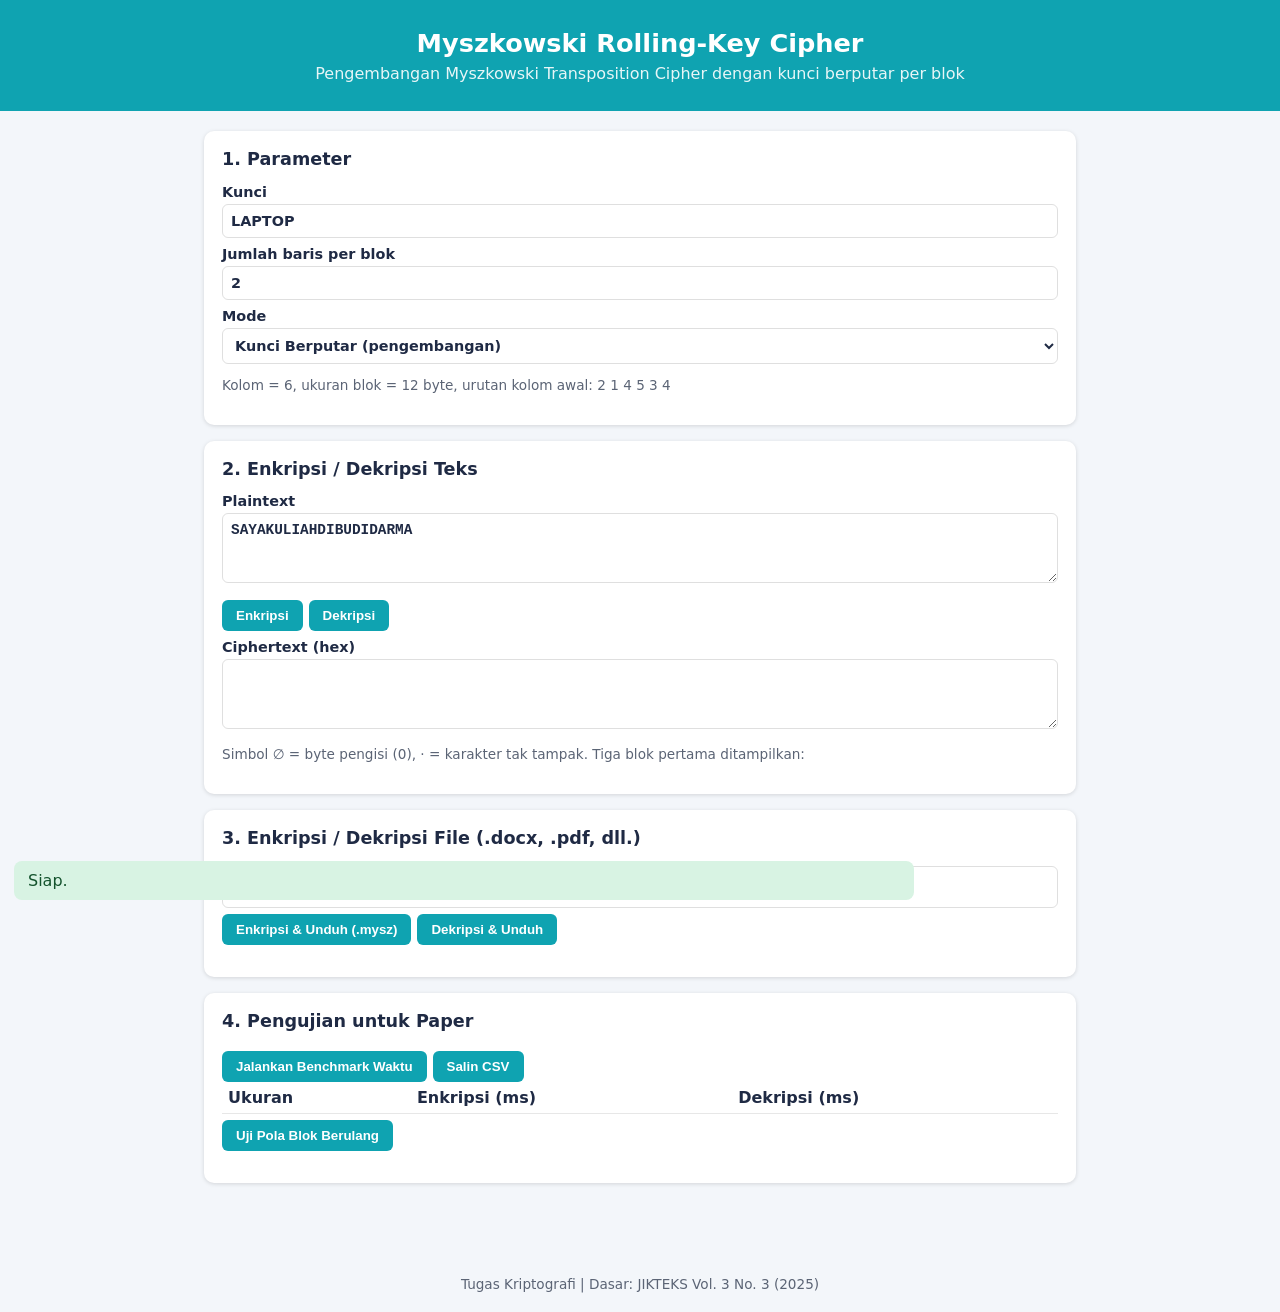
==== index.html @ 07f9651d "Initial commit" ====
<!DOCTYPE html>
<html lang="id">
<head>
  <meta charset="UTF-8">
  <meta name="viewport" content="width=device-width, initial-scale=1">
  <title>Myszkowski Rolling-Key Cipher</title>
  <link rel="stylesheet" href="css/style.css">
</head>
<body>
  <header>
    <h1>Myszkowski Rolling-Key Cipher</h1>
    <p>Pengembangan Myszkowski Transposition Cipher dengan kunci berputar per blok</p>
  </header>
  <main>
    <section class="card">
      <h2>1. Parameter</h2>
      <label>Kunci <input id="key" value="LAPTOP"></label>
      <label>Jumlah baris per blok <input id="rows" type="number" min="1" max="65535" value="2"></label>
      <label>Mode
        <select id="mode">
          <option value="rolling">Kunci Berputar (pengembangan)</option>
          <option value="static">Kunci Tetap (algoritma asli)</option>
        </select>
      </label>
      <p id="info" class="hint"></p>
    </section>

    <section class="card">
      <h2>2. Enkripsi / Dekripsi Teks</h2>
      <label>Plaintext <textarea id="plain">SAYAKULIAHDIBUDIDARMA</textarea></label>
      <button id="encText">Enkripsi</button><button id="decText">Dekripsi</button>
      <label>Ciphertext (hex) <textarea id="cipher"></textarea></label>
      <p class="hint">Simbol ∅ = byte pengisi (0), · = karakter tak tampak. Tiga blok pertama ditampilkan:</p>
      <div id="trace"></div>
    </section>

    <section class="card">
      <h2>3. Enkripsi / Dekripsi File (.docx, .pdf, dll.)</h2>
      <input type="file" id="fileIn">
      <button id="encFile">Enkripsi &amp; Unduh (.mysz)</button><button id="decFile">Dekripsi &amp; Unduh</button>
      <pre id="fileResult"></pre>
    </section>

    <section class="card">
      <h2>4. Pengujian untuk Paper</h2>
      <button id="runBench">Jalankan Benchmark Waktu</button><button id="copyCsv">Salin CSV</button>
      <table class="res">
        <thead><tr><th>Ukuran</th><th>Enkripsi (ms)</th><th>Dekripsi (ms)</th></tr></thead>
        <tbody id="benchBody"></tbody>
      </table>
      <button id="runPattern">Uji Pola Blok Berulang</button>
      <pre id="patternResult"></pre>
    </section>
  </main>
  <div id="status" class="ok">Siap.</div>
  <footer>Tugas Kriptografi | Dasar: JIKTEKS Vol. 3 No. 3 (2025)</footer>

  <script src="js/utils.js"></script>
  <script src="js/format.js"></script>
  <script src="js/cipher.js"></script>
  <script src="js/analysis.js"></script>
  <script src="js/app.js"></script>
</body>
</html>
---- css/style.css ----
:root { --bg:#f3f6fa; --card:#fff; --ink:#1f2a44; --accent:#0fa3b1; --muted:#5b6475; }
@media (prefers-color-scheme: dark) { :root { --bg:#12161f; --card:#1b2130; --ink:#e8ecf4; --muted:#9aa5b8; } }
* { box-sizing: border-box; }
body { margin:0; font-family:system-ui,Segoe UI,Arial,sans-serif; background:var(--bg); color:var(--ink); }
header { padding:28px 20px; background:var(--accent); color:#fff; text-align:center; }
header h1 { margin:0 0 6px; font-size:1.6rem; } header p { margin:0; opacity:.9; }
main { max-width:900px; margin:20px auto; padding:0 14px; display:grid; gap:16px; }
.card { background:var(--card); border-radius:10px; padding:18px; box-shadow:0 1px 4px #0002; }
h2 { margin-top:0; font-size:1.1rem; }
label { display:block; margin:8px 0; font-weight:600; font-size:.9rem; }
input, select, textarea { width:100%; padding:8px; margin-top:4px; border:1px solid #8884; border-radius:6px; background:transparent; color:inherit; font:inherit; }
textarea { min-height:70px; font-family:Consolas,monospace; }
button { padding:8px 14px; margin:6px 6px 0 0; border:0; border-radius:6px; background:var(--accent); color:#fff; font-weight:600; cursor:pointer; }
button:hover { filter:brightness(1.1); }
.hint { color:var(--muted); font-size:.85rem; }
#status { position:sticky; bottom:0; padding:10px 14px; margin:0 14px 14px; border-radius:8px; max-width:900px; }
#status.ok { background:#d8f3e3; color:#14532d; } #status.err { background:#fde2e2; color:#7f1d1d; }
pre { white-space:pre-wrap; word-break:break-all; font-size:.85rem; }
.blk { margin:12px 0; } .grid { border-collapse:collapse; margin:6px 0; }
.grid th { background:var(--accent); color:#fff; } .grid th, .grid td { border:1px solid #8886; width:34px; height:30px; text-align:center; font-family:Consolas,monospace; }
table.res { width:100%; border-collapse:collapse; } .res th, .res td { padding:6px; border-bottom:1px solid #8883; text-align:left; }
footer { text-align:center; color:var(--muted); padding:20px; font-size:.85rem; }
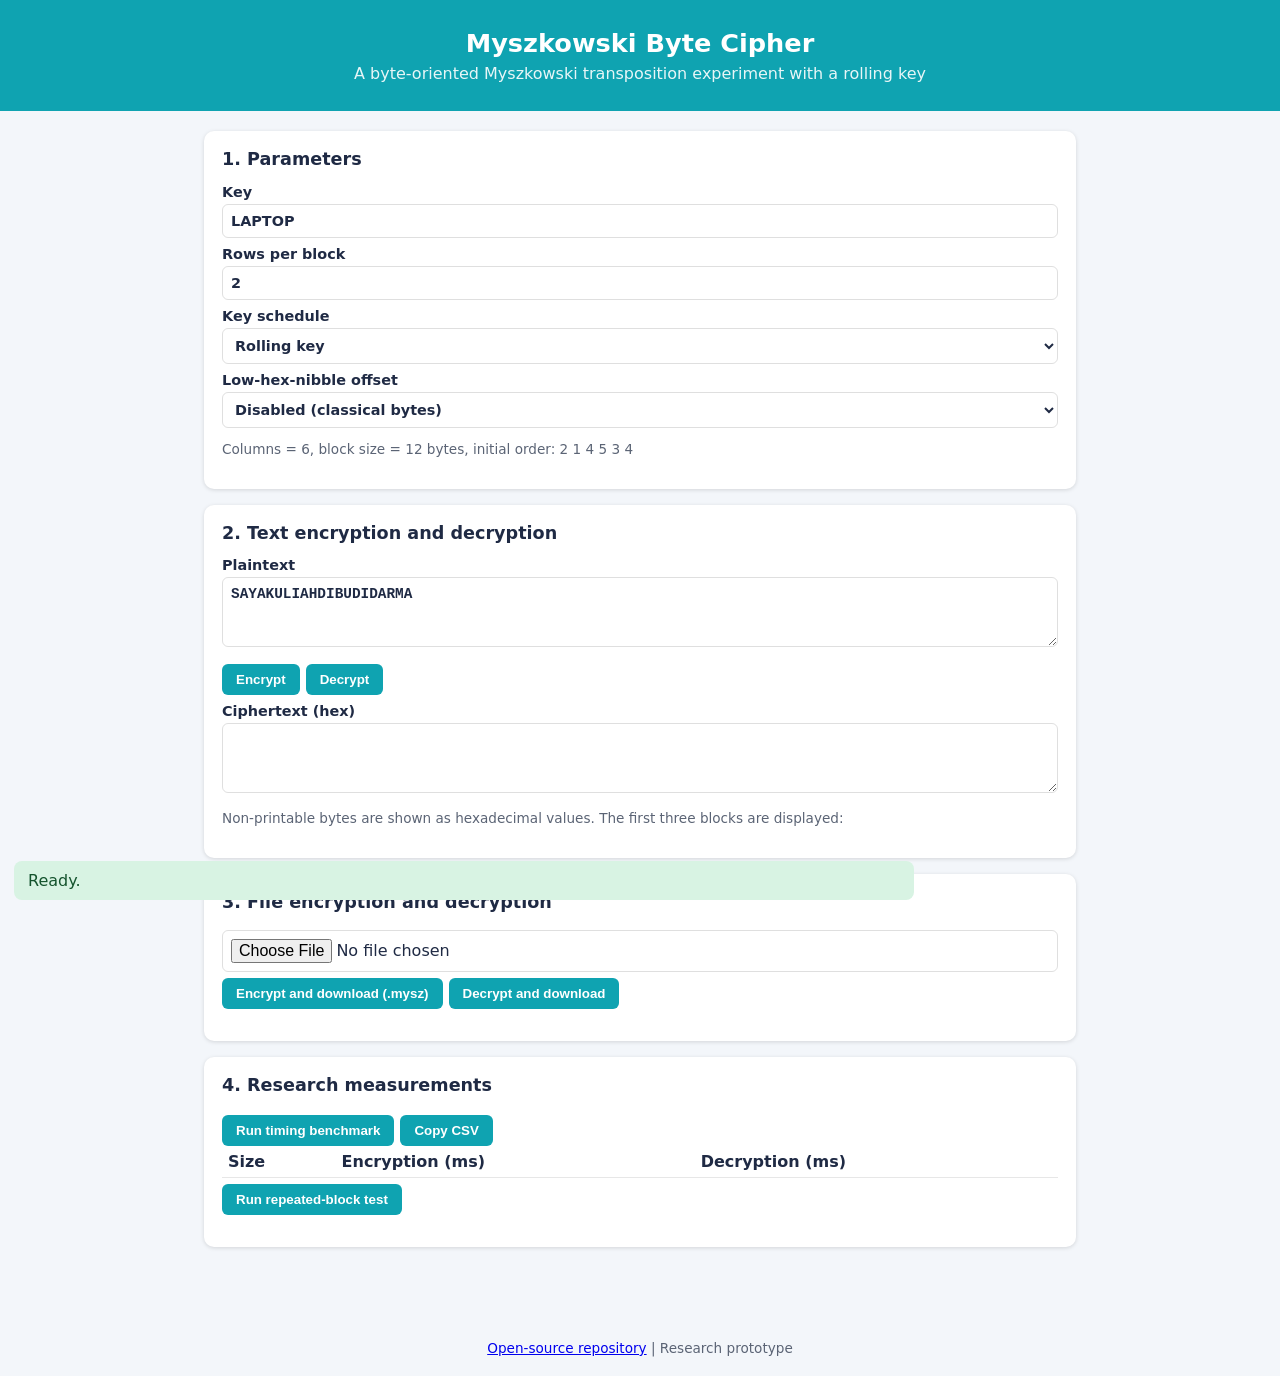
==== commit 29ce87c7: "update pengembangan" ====
--- a/index.html
+++ b/index.html
@@ -1,59 +1,66 @@
 <!DOCTYPE html>
-<html lang="id">
+<html lang="en">
 <head>
   <meta charset="UTF-8">
   <meta name="viewport" content="width=device-width, initial-scale=1">
-  <title>Myszkowski Rolling-Key Cipher</title>
+  <title>Myszkowski Byte Cipher</title>
   <link rel="stylesheet" href="css/style.css">
 </head>
 <body>
   <header>
-    <h1>Myszkowski Rolling-Key Cipher</h1>
-    <p>Pengembangan Myszkowski Transposition Cipher dengan kunci berputar per blok</p>
+    <h1>Myszkowski Byte Cipher</h1>
+    <p>A byte-oriented Myszkowski transposition experiment with a rolling key</p>
   </header>
   <main>
     <section class="card">
-      <h2>1. Parameter</h2>
-      <label>Kunci <input id="key" value="LAPTOP"></label>
-      <label>Jumlah baris per blok <input id="rows" type="number" min="1" max="65535" value="2"></label>
-      <label>Mode
+      <h2>1. Parameters</h2>
+      <label>Key <input id="key" value="LAPTOP" autocomplete="off"></label>
+      <label>Rows per block <input id="rows" type="number" min="1" max="65535" value="2"></label>
+      <label>Key schedule
         <select id="mode">
-          <option value="rolling">Kunci Berputar (pengembangan)</option>
-          <option value="static">Kunci Tetap (algoritma asli)</option>
+          <option value="rolling">Rolling key</option>
+          <option value="static">Static key</option>
+        </select>
+      </label>
+      <label>Low-hex-nibble offset
+        <select id="hexOffset">
+          <option value="0">Disabled (classical bytes)</option>
+          <option value="9">Add 9 modulo 16</option>
+          <option value="7">Add binary 0111 (7) modulo 16</option>
         </select>
       </label>
       <p id="info" class="hint"></p>
     </section>
 
     <section class="card">
-      <h2>2. Enkripsi / Dekripsi Teks</h2>
+      <h2>2. Text encryption and decryption</h2>
       <label>Plaintext <textarea id="plain">SAYAKULIAHDIBUDIDARMA</textarea></label>
-      <button id="encText">Enkripsi</button><button id="decText">Dekripsi</button>
+      <button id="encText">Encrypt</button><button id="decText">Decrypt</button>
       <label>Ciphertext (hex) <textarea id="cipher"></textarea></label>
-      <p class="hint">Simbol ∅ = byte pengisi (0), · = karakter tak tampak. Tiga blok pertama ditampilkan:</p>
+      <p class="hint">Non-printable bytes are shown as hexadecimal values. The first three blocks are displayed:</p>
       <div id="trace"></div>
     </section>
 
     <section class="card">
-      <h2>3. Enkripsi / Dekripsi File (.docx, .pdf, dll.)</h2>
+      <h2>3. File encryption and decryption</h2>
       <input type="file" id="fileIn">
-      <button id="encFile">Enkripsi &amp; Unduh (.mysz)</button><button id="decFile">Dekripsi &amp; Unduh</button>
+      <button id="encFile">Encrypt and download (.mysz)</button><button id="decFile">Decrypt and download</button>
       <pre id="fileResult"></pre>
     </section>
 
     <section class="card">
-      <h2>4. Pengujian untuk Paper</h2>
-      <button id="runBench">Jalankan Benchmark Waktu</button><button id="copyCsv">Salin CSV</button>
+      <h2>4. Research measurements</h2>
+      <button id="runBench">Run timing benchmark</button><button id="copyCsv">Copy CSV</button>
       <table class="res">
-        <thead><tr><th>Ukuran</th><th>Enkripsi (ms)</th><th>Dekripsi (ms)</th></tr></thead>
+        <thead><tr><th>Size</th><th>Encryption (ms)</th><th>Decryption (ms)</th></tr></thead>
         <tbody id="benchBody"></tbody>
       </table>
-      <button id="runPattern">Uji Pola Blok Berulang</button>
+      <button id="runPattern">Run repeated-block test</button>
       <pre id="patternResult"></pre>
     </section>
   </main>
-  <div id="status" class="ok">Siap.</div>
-  <footer>Tugas Kriptografi | Dasar: JIKTEKS Vol. 3 No. 3 (2025)</footer>
+  <div id="status" class="ok">Ready.</div>
+  <footer><a href="https://github.com/PVegananda/myszkowski-byte-cipher">Open-source repository</a> | Research prototype</footer>
 
   <script src="js/utils.js"></script>
   <script src="js/format.js"></script>
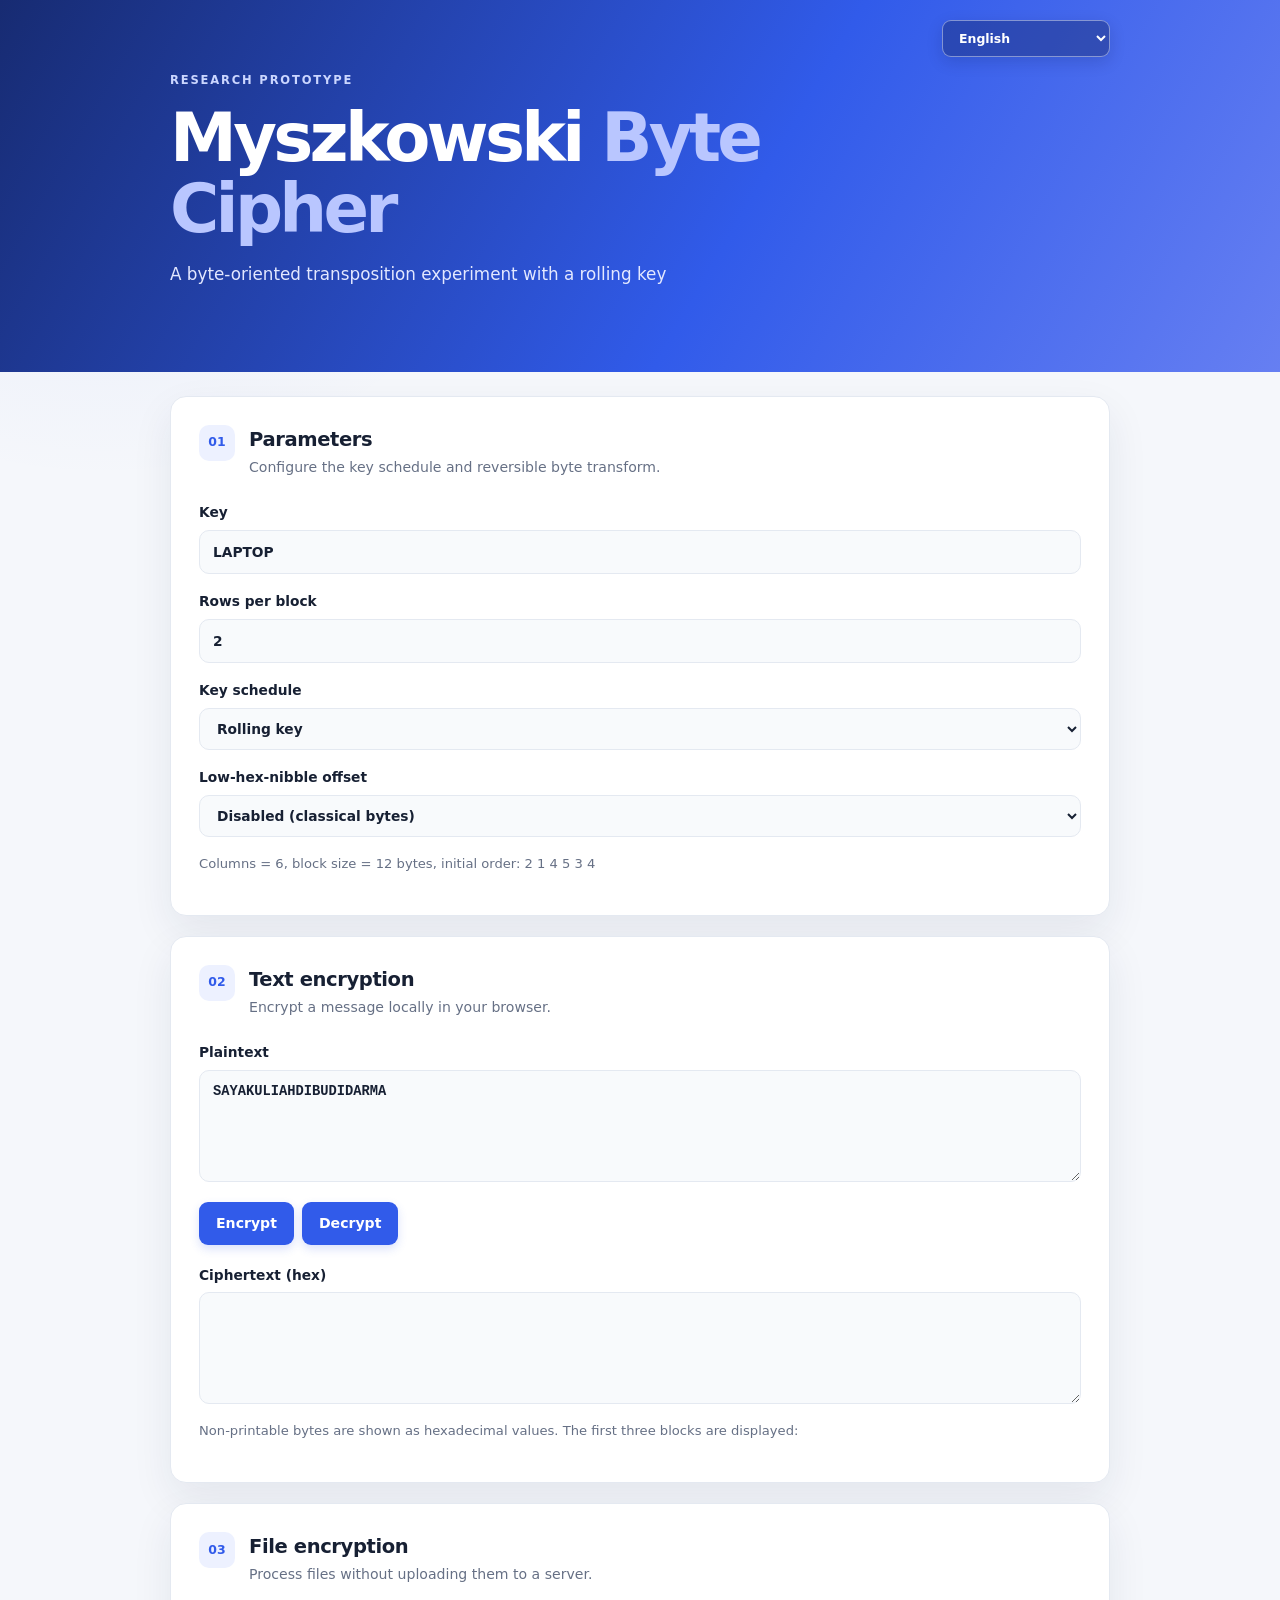
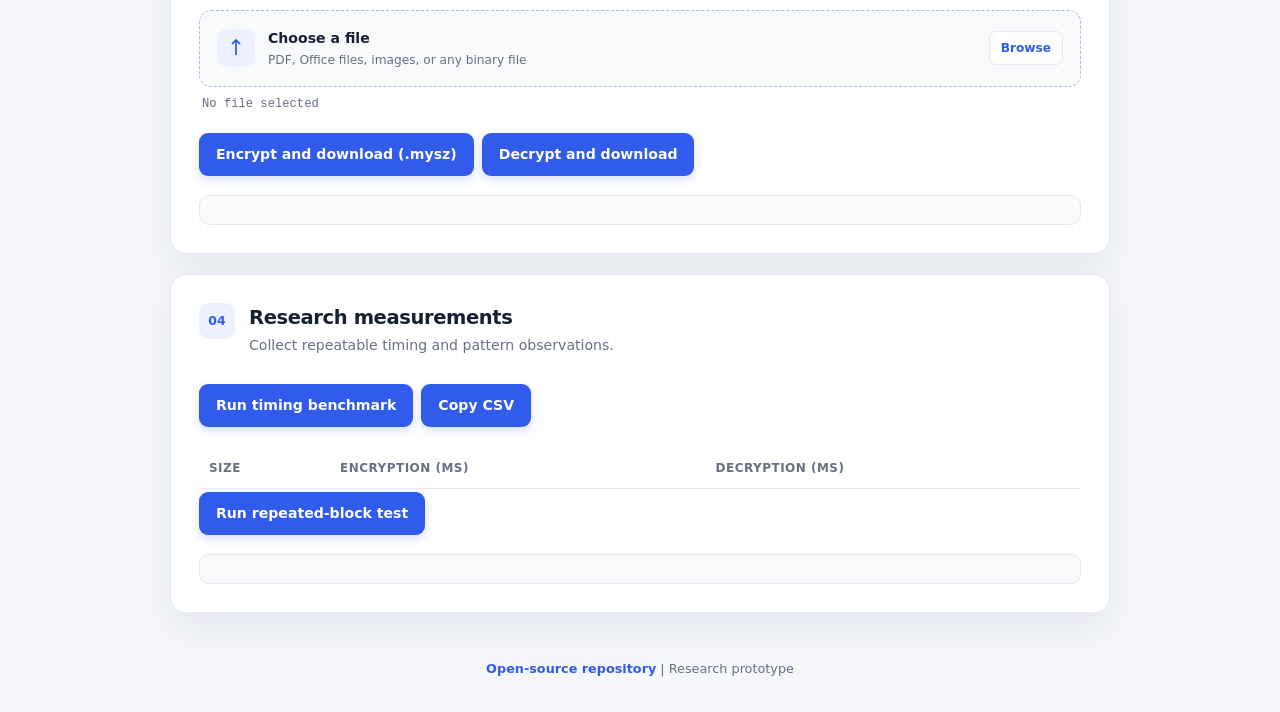
==== commit b6376839: "update" ====
--- a/index.html
+++ b/index.html
@@ -7,59 +7,80 @@
   <link rel="stylesheet" href="css/style.css">
 </head>
 <body>
-  <header>
-    <h1>Myszkowski Byte Cipher</h1>
-    <p>A byte-oriented Myszkowski transposition experiment with a rolling key</p>
+  <header class="hero">
+    <div class="language-switcher">
+      <label for="languageSelect" class="sr-only">Language</label>
+      <select id="languageSelect" aria-label="Language">
+        <option value="en">English</option>
+        <option value="id">Bahasa Indonesia</option>
+      </select>
+    </div>
+    <div class="hero-inner">
+      <div class="eyebrow" data-i18n="eyebrow">RESEARCH PROTOTYPE</div>
+      <h1>Myszkowski <span>Byte Cipher</span></h1>
+      <p data-i18n="heroDescription">A byte-oriented transposition experiment with a rolling key</p>
+    </div>
   </header>
   <main>
     <section class="card">
-      <h2>1. Parameters</h2>
-      <label>Key <input id="key" value="LAPTOP" autocomplete="off"></label>
-      <label>Rows per block <input id="rows" type="number" min="1" max="65535" value="2"></label>
-      <label>Key schedule
+      <div class="section-heading"><span class="step">01</span><div><h2 data-i18n="parametersTitle">Parameters</h2><p data-i18n="parametersDescription">Configure the key schedule and reversible byte transform.</p></div></div>
+      <label data-i18n="keyLabel">Key <input id="key" value="LAPTOP" autocomplete="off"></label>
+      <label data-i18n="rowsLabel">Rows per block <input id="rows" type="number" min="1" max="65535" value="2"></label>
+      <label data-i18n="scheduleLabel">Key schedule
         <select id="mode">
-          <option value="rolling">Rolling key</option>
-          <option value="static">Static key</option>
+          <option value="rolling" data-i18n="rollingKey">Rolling key</option>
+          <option value="static" data-i18n="staticKey">Static key</option>
         </select>
       </label>
-      <label>Low-hex-nibble offset
+      <label data-i18n="nibbleLabel">Low-hex-nibble offset
         <select id="hexOffset">
-          <option value="0">Disabled (classical bytes)</option>
-          <option value="9">Add 9 modulo 16</option>
-          <option value="7">Add binary 0111 (7) modulo 16</option>
+          <option value="0" data-i18n="nibbleOff">Disabled (classical bytes)</option>
+          <option value="9" data-i18n="nibbleNine">Add 9 modulo 16</option>
+          <option value="7" data-i18n="nibbleSeven">Add binary 0111 (7) modulo 16</option>
         </select>
       </label>
       <p id="info" class="hint"></p>
     </section>
 
     <section class="card">
-      <h2>2. Text encryption and decryption</h2>
-      <label>Plaintext <textarea id="plain">SAYAKULIAHDIBUDIDARMA</textarea></label>
-      <button id="encText">Encrypt</button><button id="decText">Decrypt</button>
-      <label>Ciphertext (hex) <textarea id="cipher"></textarea></label>
-      <p class="hint">Non-printable bytes are shown as hexadecimal values. The first three blocks are displayed:</p>
+      <div class="section-heading"><span class="step">02</span><div><h2 data-i18n="textTitle">Text encryption</h2><p data-i18n="textDescription">Encrypt a message locally in your browser.</p></div></div>
+      <label data-i18n="plainLabel">Plaintext <textarea id="plain">SAYAKULIAHDIBUDIDARMA</textarea></label>
+      <button id="encText" data-i18n="encrypt">Encrypt</button><button id="decText" data-i18n="decrypt">Decrypt</button>
+      <label data-i18n="cipherLabel">Ciphertext (hex) <textarea id="cipher"></textarea></label>
+      <p class="hint" data-i18n="traceHint">Non-printable bytes are shown as hexadecimal values. The first three blocks are displayed:</p>
       <div id="trace"></div>
     </section>
 
     <section class="card">
-      <h2>3. File encryption and decryption</h2>
-      <input type="file" id="fileIn">
-      <button id="encFile">Encrypt and download (.mysz)</button><button id="decFile">Decrypt and download</button>
+      <div class="section-heading"><span class="step">03</span><div><h2 data-i18n="fileTitle">File encryption</h2><p data-i18n="fileDescription">Process files without uploading them to a server.</p></div></div>
+      <div class="file-picker">
+        <input type="file" id="fileIn">
+        <label for="fileIn" class="file-picker-label">
+          <span class="file-icon" aria-hidden="true">↑</span>
+          <span class="file-picker-copy">
+            <strong data-i18n="chooseFile">Choose a file</strong>
+            <small data-i18n="fileHint">PDF, Office files, images, or any binary file</small>
+          </span>
+          <span class="file-picker-action">Browse</span>
+        </label>
+        <p id="fileName" class="file-name" aria-live="polite" data-i18n="noFile">No file selected</p>
+      </div>
+      <button id="encFile" data-i18n="encryptDownload">Encrypt and download (.mysz)</button><button id="decFile" data-i18n="decryptDownload">Decrypt and download</button>
       <pre id="fileResult"></pre>
     </section>
 
     <section class="card">
-      <h2>4. Research measurements</h2>
-      <button id="runBench">Run timing benchmark</button><button id="copyCsv">Copy CSV</button>
+      <div class="section-heading"><span class="step">04</span><div><h2 data-i18n="researchTitle">Research measurements</h2><p data-i18n="researchDescription">Collect repeatable timing and pattern observations.</p></div></div>
+      <button id="runBench" data-i18n="runBenchmark">Run timing benchmark</button><button id="copyCsv" data-i18n="copyCsv">Copy CSV</button>
       <table class="res">
         <thead><tr><th>Size</th><th>Encryption (ms)</th><th>Decryption (ms)</th></tr></thead>
         <tbody id="benchBody"></tbody>
       </table>
-      <button id="runPattern">Run repeated-block test</button>
+      <button id="runPattern" data-i18n="runPattern">Run repeated-block test</button>
       <pre id="patternResult"></pre>
     </section>
   </main>
-  <div id="status" class="ok">Ready.</div>
+  <div id="status" class="toast" role="status" aria-live="polite" aria-hidden="true"></div>
   <footer><a href="https://github.com/PVegananda/myszkowski-byte-cipher">Open-source repository</a> | Research prototype</footer>
 
   <script src="js/utils.js"></script>
--- a/css/style.css
+++ b/css/style.css
@@ -1,22 +1,237 @@
-:root { --bg:#f3f6fa; --card:#fff; --ink:#1f2a44; --accent:#0fa3b1; --muted:#5b6475; }
-@media (prefers-color-scheme: dark) { :root { --bg:#12161f; --card:#1b2130; --ink:#e8ecf4; --muted:#9aa5b8; } }
+:root {
+  --bg: #f5f7fb;
+  --surface: #ffffff;
+  --surface-alt: #f8fafc;
+  --ink: #172033;
+  --muted: #667085;
+  --line: #e4e9f1;
+  --accent: #315bea;
+  --accent-dark: #2447c5;
+  --accent-soft: #edf1ff;
+  --success: #087443;
+  --success-bg: #e8f7ef;
+  --danger: #b42318;
+  --danger-bg: #fff0ee;
+  --shadow: 0 16px 40px rgba(26, 42, 75, .08);
+  --radius: 16px;
+}
+
+@media (prefers-color-scheme: dark) {
+  :root {
+    --bg: #101521;
+    --surface: #171e2e;
+    --surface-alt: #1d2638;
+    --ink: #f1f4fa;
+    --muted: #a7b0c2;
+    --line: #2b3549;
+    --accent: #89a1ff;
+    --accent-dark: #a7b8ff;
+    --accent-soft: #202b52;
+    --success: #7ee2ae;
+    --success-bg: #123b2b;
+    --danger: #ff9a90;
+    --danger-bg: #452321;
+    --shadow: 0 18px 42px rgba(0, 0, 0, .22);
+  }
+}
+
 * { box-sizing: border-box; }
-body { margin:0; font-family:system-ui,Segoe UI,Arial,sans-serif; background:var(--bg); color:var(--ink); }
-header { padding:28px 20px; background:var(--accent); color:#fff; text-align:center; }
-header h1 { margin:0 0 6px; font-size:1.6rem; } header p { margin:0; opacity:.9; }
-main { max-width:900px; margin:20px auto; padding:0 14px; display:grid; gap:16px; }
-.card { background:var(--card); border-radius:10px; padding:18px; box-shadow:0 1px 4px #0002; }
-h2 { margin-top:0; font-size:1.1rem; }
-label { display:block; margin:8px 0; font-weight:600; font-size:.9rem; }
-input, select, textarea { width:100%; padding:8px; margin-top:4px; border:1px solid #8884; border-radius:6px; background:transparent; color:inherit; font:inherit; }
-textarea { min-height:70px; font-family:Consolas,monospace; }
-button { padding:8px 14px; margin:6px 6px 0 0; border:0; border-radius:6px; background:var(--accent); color:#fff; font-weight:600; cursor:pointer; }
-button:hover { filter:brightness(1.1); }
-.hint { color:var(--muted); font-size:.85rem; }
-#status { position:sticky; bottom:0; padding:10px 14px; margin:0 14px 14px; border-radius:8px; max-width:900px; }
-#status.ok { background:#d8f3e3; color:#14532d; } #status.err { background:#fde2e2; color:#7f1d1d; }
-pre { white-space:pre-wrap; word-break:break-all; font-size:.85rem; }
-.blk { margin:12px 0; } .grid { border-collapse:collapse; margin:6px 0; }
-.grid th { background:var(--accent); color:#fff; } .grid th, .grid td { border:1px solid #8886; width:34px; height:30px; text-align:center; font-family:Consolas,monospace; }
-table.res { width:100%; border-collapse:collapse; } .res th, .res td { padding:6px; border-bottom:1px solid #8883; text-align:left; }
-footer { text-align:center; color:var(--muted); padding:20px; font-size:.85rem; }
+
+body {
+  min-width: 320px;
+  margin: 0;
+  color: var(--ink);
+  background:
+    radial-gradient(circle at 8% 0%, rgba(49, 91, 234, .10), transparent 30rem),
+    var(--bg);
+  font-family: Inter, ui-sans-serif, system-ui, -apple-system, BlinkMacSystemFont, "Segoe UI", sans-serif;
+  line-height: 1.5;
+}
+
+.hero {
+  position: relative;
+  min-height: 286px;
+  overflow: visible;
+  padding: 72px 24px 84px;
+  color: #fff;
+  background: linear-gradient(120deg, #172b72 0%, #315bea 58%, #667ff2 100%);
+}
+
+.language-switcher { position: absolute; z-index: 2; top: 20px; right: max(24px, calc((100% - 940px) / 2)); }
+.language-switcher select,
+.language-switcher select:focus {
+  width: 168px;
+  margin: 0;
+  padding: 9px 31px 9px 12px;
+  border: 1px solid rgba(255,255,255,.42);
+  border-radius: 9px;
+  outline: 0;
+  color: #fff;
+  background-color: rgba(15, 29, 83, .36);
+  box-shadow: 0 5px 16px rgba(8, 20, 67, .16);
+  font-size: .78rem;
+  font-weight: 650;
+  appearance: auto;
+}
+.language-switcher select:hover { border-color: rgba(255,255,255,.75); background-color: rgba(15, 29, 83, .52); }
+.language-switcher select option { color: #172033; background: #fff; }
+.sr-only { position: absolute; width: 1px; height: 1px; padding: 0; margin: -1px; overflow: hidden; clip: rect(0,0,0,0); white-space: nowrap; border: 0; }
+.hero-inner, main { width: min(940px, calc(100% - 40px)); margin: 0 auto; }
+.hero-inner { padding-right: 180px; }
+.hero-inner { text-align: left; }
+.eyebrow { margin-bottom: 14px; color: #cbd6ff; font-size: .72rem; font-weight: 750; letter-spacing: .16em; }
+.hero h1 { margin: 0; font-size: clamp(2.2rem, 6vw, 4.2rem); letter-spacing: -.055em; line-height: 1.05; }
+.hero h1 span { color: #b9c6ff; }
+.hero p { max-width: 560px; margin: 18px 0 0; color: #e3e8ff; font-size: 1.05rem; }
+
+main { display: grid; gap: 20px; margin-top: 24px; padding-bottom: 24px; }
+.card { padding: 28px; border: 1px solid var(--line); border-radius: var(--radius); background: var(--surface); box-shadow: var(--shadow); }
+.section-heading { display: flex; gap: 14px; align-items: flex-start; margin-bottom: 24px; }
+.step { display: grid; width: 36px; height: 36px; flex: 0 0 36px; place-items: center; border-radius: 10px; color: var(--accent); background: var(--accent-soft); font-size: .78rem; font-weight: 800; }
+h2 { margin: 0; font-size: 1.22rem; letter-spacing: -.02em; }
+.section-heading p { margin: 3px 0 0; color: var(--muted); font-size: .88rem; }
+
+label { display: block; margin: 17px 0; color: var(--ink); font-size: .86rem; font-weight: 700; }
+input, select, textarea {
+  display: block;
+  width: 100%;
+  margin-top: 7px;
+  padding: 11px 13px;
+  border: 1px solid var(--line);
+  border-radius: 10px;
+  outline: 0;
+  color: var(--ink);
+  background: var(--surface-alt);
+  font: inherit;
+  transition: border-color .18s ease, box-shadow .18s ease, background .18s ease;
+}
+input:focus, select:focus, textarea:focus { border-color: var(--accent); box-shadow: 0 0 0 4px rgba(49, 91, 234, .13); background: var(--surface); }
+textarea { min-height: 112px; resize: vertical; font-family: "SFMono-Regular", Consolas, monospace; font-size: .86rem; }
+input[type="file"] {
+  position: absolute;
+  width: 1px;
+  height: 1px;
+  overflow: hidden;
+  clip: rect(0 0 0 0);
+  white-space: nowrap;
+  clip-path: inset(50%);
+}
+.file-picker { margin: 4px 0 17px; }
+.file-picker-label {
+  display: flex;
+  align-items: center;
+  gap: 13px;
+  margin: 0;
+  padding: 17px;
+  border: 1px dashed #aebbe2;
+  border-radius: 12px;
+  color: var(--ink);
+  background: var(--surface-alt);
+  cursor: pointer;
+  transition: border-color .18s ease, background .18s ease, transform .18s ease;
+}
+.file-picker-label:hover {
+  border-color: var(--accent);
+  background: var(--accent-soft);
+  transform: translateY(-1px);
+}
+#fileIn:focus-visible + .file-picker-label {
+  border-color: var(--accent);
+  box-shadow: 0 0 0 4px rgba(49, 91, 234, .13);
+}
+.file-icon {
+  display: grid;
+  width: 38px;
+  height: 38px;
+  flex: 0 0 38px;
+  place-items: center;
+  border-radius: 10px;
+  color: var(--accent);
+  background: var(--accent-soft);
+  font-size: 1.35rem;
+  font-weight: 500;
+  line-height: 1;
+}
+.file-picker-copy { display: grid; gap: 2px; min-width: 0; }
+.file-picker-copy strong { font-size: .88rem; }
+.file-picker-copy small { color: var(--muted); font-size: .76rem; font-weight: 500; }
+.file-picker-action {
+  margin-left: auto;
+  padding: 7px 11px;
+  border: 1px solid var(--line);
+  border-radius: 7px;
+  color: var(--accent);
+  background: var(--surface);
+  font-size: .76rem;
+  font-weight: 750;
+}
+.file-name {
+  overflow: hidden;
+  margin: 8px 3px 0;
+  color: var(--muted);
+  font-family: "SFMono-Regular", Consolas, monospace;
+  font-size: .76rem;
+  text-overflow: ellipsis;
+  white-space: nowrap;
+}
+button {
+  margin: 3px 8px 3px 0;
+  padding: 10px 16px;
+  border: 1px solid transparent;
+  border-radius: 9px;
+  color: #fff;
+  background: var(--accent);
+  box-shadow: 0 4px 10px rgba(49, 91, 234, .18);
+  cursor: pointer;
+  font: inherit;
+  font-size: .88rem;
+  font-weight: 700;
+  transition: transform .18s ease, background .18s ease, box-shadow .18s ease;
+}
+button:hover { background: var(--accent-dark); box-shadow: 0 7px 16px rgba(49, 91, 234, .24); transform: translateY(-1px); }
+button:active { transform: translateY(0); }
+.hint { color: var(--muted); font-size: .82rem; }
+.toast {
+  position: fixed;
+  z-index: 20;
+  right: 24px;
+  bottom: 24px;
+  max-width: min(420px, calc(100% - 32px));
+  padding: 13px 17px;
+  border: 1px solid transparent;
+  border-radius: 12px;
+  box-shadow: 0 14px 34px rgba(24, 39, 75, .18);
+  opacity: 0;
+  pointer-events: none;
+  transform: translateY(12px);
+  transition: opacity .22s ease, transform .22s ease;
+  font-size: .88rem;
+  font-weight: 650;
+}
+.toast.visible { opacity: 1; transform: translateY(0); }
+.toast.ok { color: var(--success); background: var(--success-bg); border-color: color-mix(in srgb, var(--success) 20%, transparent); }
+.toast.err { color: var(--danger); background: var(--danger-bg); border-color: color-mix(in srgb, var(--danger) 20%, transparent); }
+pre { overflow: auto; margin: 16px 0 0; padding: 14px; border: 1px solid var(--line); border-radius: 10px; white-space: pre-wrap; word-break: break-word; color: var(--muted); background: var(--surface-alt); font-size: .82rem; }
+.blk { margin: 18px 0 0; padding-top: 15px; border-top: 1px solid var(--line); }
+.grid { margin: 10px 0; border-collapse: separate; border-spacing: 3px; }
+.grid th, .grid td { width: 38px; height: 32px; border-radius: 5px; text-align: center; font-family: "SFMono-Regular", Consolas, monospace; font-size: .78rem; }
+.grid th { color: var(--accent); background: var(--accent-soft); }
+.grid td { border: 1px solid var(--line); background: var(--surface-alt); }
+table.res { width: 100%; margin-top: 18px; border-collapse: collapse; }
+.res th, .res td { padding: 11px 10px; border-bottom: 1px solid var(--line); text-align: left; font-size: .84rem; }
+.res th { color: var(--muted); font-size: .75rem; letter-spacing: .04em; text-transform: uppercase; }
+footer { padding: 22px 20px 34px; color: var(--muted); text-align: center; font-size: .8rem; }
+footer a { color: var(--accent); font-weight: 700; text-decoration: none; }
+footer a:hover { text-decoration: underline; }
+
+@media (max-width: 600px) {
+  .hero { min-height: 300px; padding: 82px 20px 64px; }
+  .hero-inner { padding-right: 0; }
+  .language-switcher { top: 14px; right: 14px; }
+  .language-switcher select { width: 158px; }
+  .hero-inner, main { width: min(100% - 28px, 940px); }
+  .card { padding: 21px 18px; }
+  .toast { right: 14px; bottom: 14px; }
+  .file-picker-label { align-items: flex-start; }
+  .file-picker-action { margin-top: 2px; }
+}
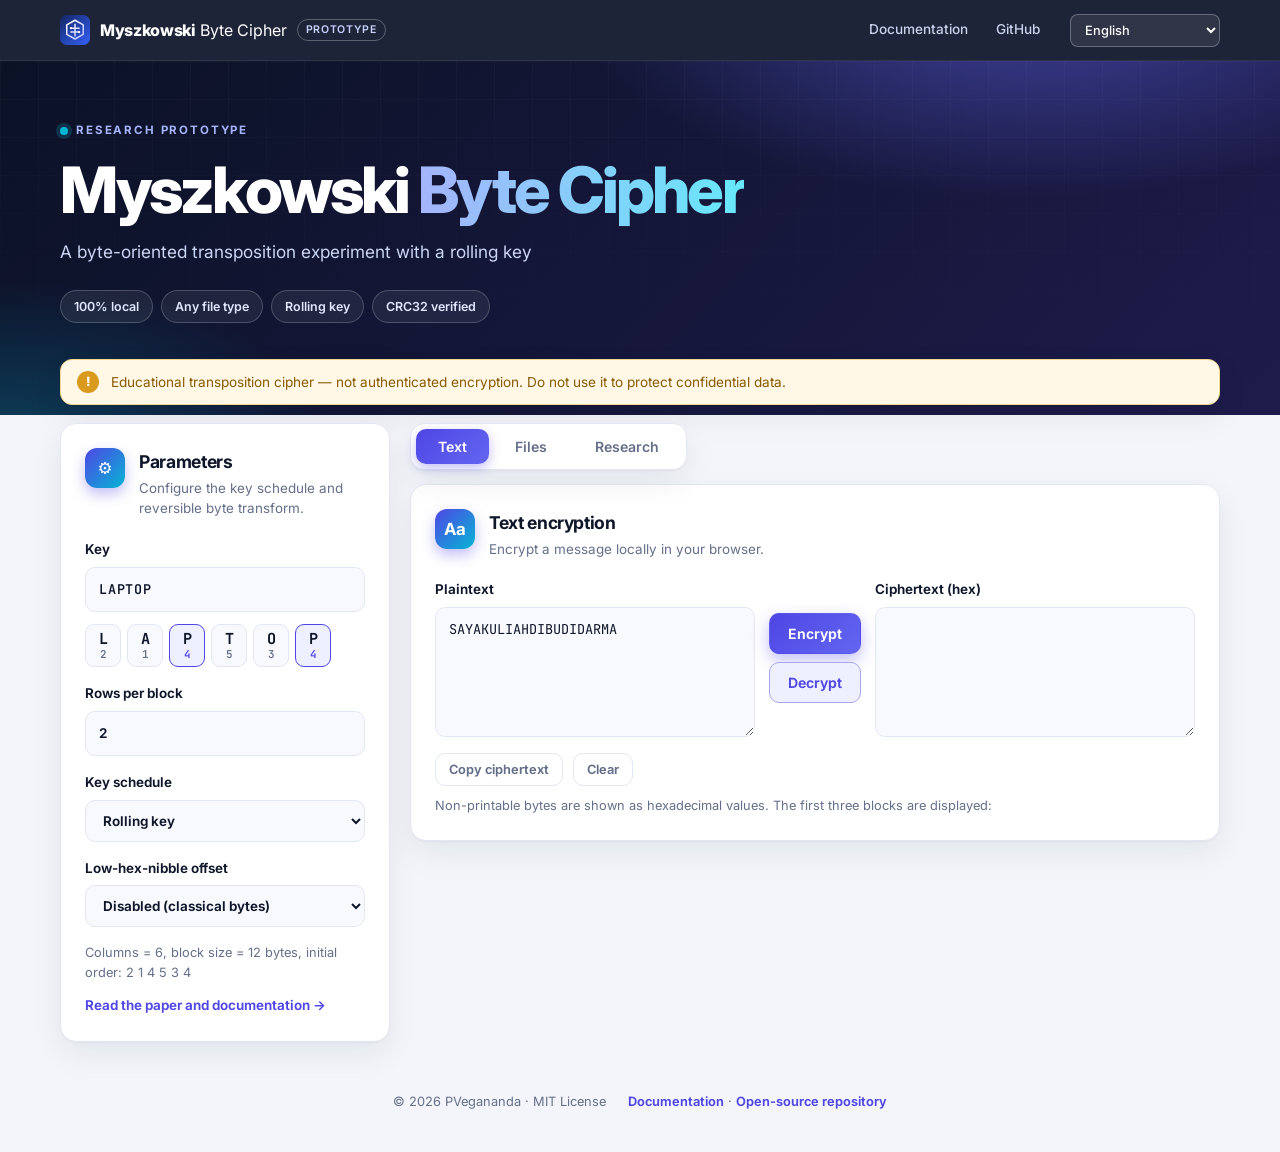
==== commit bd1911bf: "Redesign: app-focused home page, move documentation to paper.html" ====
--- a/index.html
+++ b/index.html
@@ -3,90 +3,202 @@
 <head>
   <meta charset="UTF-8">
   <meta name="viewport" content="width=device-width, initial-scale=1">
-  <title>Myszkowski Byte Cipher</title>
+  <title>Myszkowski Byte Cipher — Browser Transposition Cipher App</title>
+  <meta name="description" content="Encrypt text and files with byte-oriented Myszkowski transposition, rolling keys and a reversible nibble transform. Runs entirely in your browser; nothing is uploaded.">
+  <meta name="theme-color" content="#0f172a">
+  <link rel="canonical" href="https://myszkowski-byte-cipher.pages.dev/">
+  <meta property="og:type" content="website">
+  <meta property="og:title" content="Myszkowski Byte Cipher">
+  <meta property="og:description" content="Byte-oriented Myszkowski transposition with a rolling key. 100% local processing.">
+  <meta property="og:url" content="https://myszkowski-byte-cipher.pages.dev/">
+  <link rel="icon" href="assets/myszkowski-byte-cipher.svg" type="image/svg+xml">
+  <link rel="preconnect" href="https://fonts.googleapis.com">
+  <link rel="preconnect" href="https://fonts.gstatic.com" crossorigin>
+  <link href="https://fonts.googleapis.com/css2?family=Inter:wght@400;500;600;700;800&family=JetBrains+Mono:wght@400;500;600&display=swap" rel="stylesheet">
   <link rel="stylesheet" href="css/style.css">
 </head>
 <body>
-  <header class="hero">
-    <div class="language-switcher">
-      <label for="languageSelect" class="sr-only">Language</label>
-      <select id="languageSelect" aria-label="Language">
-        <option value="en">English</option>
-        <option value="id">Bahasa Indonesia</option>
-      </select>
-    </div>
+  <a class="skip-link" href="#workbench">Skip to application</a>
+
+  <header class="appbar">
+    <div class="appbar-inner">
+      <a class="brand" href="./" aria-label="Myszkowski Byte Cipher">
+        <img src="assets/myszkowski-byte-cipher.svg" alt="" width="30" height="30">
+        <span class="brand-text"><strong>Myszkowski</strong> Byte Cipher</span>
+        <span class="badge">Prototype</span>
+      </a>
+      <nav class="appnav" aria-label="Primary">
+        <a href="paper.html" data-i18n="navDocs">Documentation</a>
+        <a href="https://github.com/PVegananda/myszkowski-byte-cipher" rel="noopener">GitHub</a>
+      </nav>
+      <div class="language-switcher">
+        <label for="languageSelect" class="sr-only">Language</label>
+        <select id="languageSelect" aria-label="Language">
+          <option value="en">English</option>
+          <option value="id">Bahasa Indonesia</option>
+        </select>
+      </div>
+    </div>
+  </header>
+
+  <section class="hero">
     <div class="hero-inner">
-      <div class="eyebrow" data-i18n="eyebrow">RESEARCH PROTOTYPE</div>
+      <p class="eyebrow"><span class="dot"></span><span data-i18n="eyebrow">RESEARCH PROTOTYPE</span></p>
       <h1>Myszkowski <span>Byte Cipher</span></h1>
-      <p data-i18n="heroDescription">A byte-oriented transposition experiment with a rolling key</p>
-    </div>
-  </header>
-  <main>
-    <section class="card">
-      <div class="section-heading"><span class="step">01</span><div><h2 data-i18n="parametersTitle">Parameters</h2><p data-i18n="parametersDescription">Configure the key schedule and reversible byte transform.</p></div></div>
-      <label data-i18n="keyLabel">Key <input id="key" value="LAPTOP" autocomplete="off"></label>
-      <label data-i18n="rowsLabel">Rows per block <input id="rows" type="number" min="1" max="65535" value="2"></label>
-      <label data-i18n="scheduleLabel">Key schedule
-        <select id="mode">
-          <option value="rolling" data-i18n="rollingKey">Rolling key</option>
-          <option value="static" data-i18n="staticKey">Static key</option>
-        </select>
-      </label>
-      <label data-i18n="nibbleLabel">Low-hex-nibble offset
-        <select id="hexOffset">
-          <option value="0" data-i18n="nibbleOff">Disabled (classical bytes)</option>
-          <option value="9" data-i18n="nibbleNine">Add 9 modulo 16</option>
-          <option value="7" data-i18n="nibbleSeven">Add binary 0111 (7) modulo 16</option>
-        </select>
-      </label>
-      <p id="info" class="hint"></p>
-    </section>
-
-    <section class="card">
-      <div class="section-heading"><span class="step">02</span><div><h2 data-i18n="textTitle">Text encryption</h2><p data-i18n="textDescription">Encrypt a message locally in your browser.</p></div></div>
-      <label data-i18n="plainLabel">Plaintext <textarea id="plain">SAYAKULIAHDIBUDIDARMA</textarea></label>
-      <button id="encText" data-i18n="encrypt">Encrypt</button><button id="decText" data-i18n="decrypt">Decrypt</button>
-      <label data-i18n="cipherLabel">Ciphertext (hex) <textarea id="cipher"></textarea></label>
-      <p class="hint" data-i18n="traceHint">Non-printable bytes are shown as hexadecimal values. The first three blocks are displayed:</p>
-      <div id="trace"></div>
-    </section>
-
-    <section class="card">
-      <div class="section-heading"><span class="step">03</span><div><h2 data-i18n="fileTitle">File encryption</h2><p data-i18n="fileDescription">Process files without uploading them to a server.</p></div></div>
-      <div class="file-picker">
-        <input type="file" id="fileIn">
-        <label for="fileIn" class="file-picker-label">
-          <span class="file-icon" aria-hidden="true">↑</span>
-          <span class="file-picker-copy">
-            <strong data-i18n="chooseFile">Choose a file</strong>
-            <small data-i18n="fileHint">PDF, Office files, images, or any binary file</small>
-          </span>
-          <span class="file-picker-action">Browse</span>
+      <p class="lead" data-i18n="heroDescription">A byte-oriented transposition experiment with a rolling key</p>
+      <ul class="pills">
+        <li data-i18n="pillLocal">100% local</li>
+        <li data-i18n="pillAnyFile">Any file type</li>
+        <li data-i18n="pillRolling">Rolling key</li>
+        <li data-i18n="pillCrc">CRC32 verified</li>
+      </ul>
+    </div>
+  </section>
+
+  <main id="workbench" class="workbench">
+    <div class="notice" role="note">
+      <span class="notice-icon" aria-hidden="true">!</span>
+      <p data-i18n="notice">Educational transposition cipher — not authenticated encryption. Do not use it to protect confidential data.</p>
+    </div>
+
+    <div class="workspace">
+      <!-- ============ CONFIGURATION ============ -->
+      <aside class="panel config" aria-labelledby="h-params">
+        <div class="panel-head">
+          <span class="panel-icon" aria-hidden="true">⚙</span>
+          <div>
+            <h2 id="h-params" data-i18n="parametersTitle">Parameters</h2>
+            <p data-i18n="parametersDescription">Configure the key schedule and reversible byte transform.</p>
+          </div>
+        </div>
+
+        <label data-i18n="keyLabel">Key <input id="key" value="LAPTOP" autocomplete="off" spellcheck="false"></label>
+        <div id="keyViz" class="keyviz" aria-live="polite" aria-label="Key ranking"></div>
+
+        <label data-i18n="rowsLabel">Rows per block <input id="rows" type="number" min="1" max="65535" value="2"></label>
+        <label data-i18n="scheduleLabel">Key schedule
+          <select id="mode">
+            <option value="rolling" data-i18n="rollingKey">Rolling key</option>
+            <option value="static" data-i18n="staticKey">Static key</option>
+          </select>
         </label>
-        <p id="fileName" class="file-name" aria-live="polite" data-i18n="noFile">No file selected</p>
-      </div>
-      <button id="encFile" data-i18n="encryptDownload">Encrypt and download (.mysz)</button><button id="decFile" data-i18n="decryptDownload">Decrypt and download</button>
-      <pre id="fileResult"></pre>
-    </section>
-
-    <section class="card">
-      <div class="section-heading"><span class="step">04</span><div><h2 data-i18n="researchTitle">Research measurements</h2><p data-i18n="researchDescription">Collect repeatable timing and pattern observations.</p></div></div>
-      <button id="runBench" data-i18n="runBenchmark">Run timing benchmark</button><button id="copyCsv" data-i18n="copyCsv">Copy CSV</button>
-      <table class="res">
-        <thead><tr><th>Size</th><th>Encryption (ms)</th><th>Decryption (ms)</th></tr></thead>
-        <tbody id="benchBody"></tbody>
-      </table>
-      <button id="runPattern" data-i18n="runPattern">Run repeated-block test</button>
-      <pre id="patternResult"></pre>
-    </section>
+        <label data-i18n="nibbleLabel">Low-hex-nibble offset
+          <select id="hexOffset">
+            <option value="0" data-i18n="nibbleOff">Disabled (classical bytes)</option>
+            <option value="9" data-i18n="nibbleNine">Add 9 modulo 16</option>
+            <option value="7" data-i18n="nibbleSeven">Add binary 0111 (7) modulo 16</option>
+          </select>
+        </label>
+        <p id="info" class="hint"></p>
+        <a class="doc-link" href="paper.html" data-i18n="readPaper">Read the paper and documentation →</a>
+      </aside>
+
+      <!-- ============ TOOLS ============ -->
+      <section class="tools" aria-label="Tools">
+        <div class="tabs" role="tablist" aria-label="Tools">
+          <button type="button" role="tab" id="tab-text" class="tab active" aria-selected="true" aria-controls="pane-text" data-pane="pane-text" data-i18n="tabText">Text</button>
+          <button type="button" role="tab" id="tab-file" class="tab" aria-selected="false" aria-controls="pane-file" data-pane="pane-file" tabindex="-1" data-i18n="tabFile">Files</button>
+          <button type="button" role="tab" id="tab-research" class="tab" aria-selected="false" aria-controls="pane-research" data-pane="pane-research" tabindex="-1" data-i18n="tabResearch">Research</button>
+        </div>
+
+        <!-- Text -->
+        <div class="panel pane" id="pane-text" role="tabpanel" aria-labelledby="tab-text">
+          <div class="panel-head">
+            <span class="panel-icon" aria-hidden="true">Aa</span>
+            <div>
+              <h2 data-i18n="textTitle">Text encryption</h2>
+              <p data-i18n="textDescription">Encrypt a message locally in your browser.</p>
+            </div>
+          </div>
+          <div class="io-grid">
+            <label data-i18n="plainLabel">Plaintext <textarea id="plain" spellcheck="false">SAYAKULIAHDIBUDIDARMA</textarea></label>
+            <div class="io-actions">
+              <button id="encText" class="primary" data-i18n="encrypt">Encrypt</button>
+              <button id="decText" class="secondary" data-i18n="decrypt">Decrypt</button>
+            </div>
+            <label data-i18n="cipherLabel">Ciphertext (hex) <textarea id="cipher" spellcheck="false"></textarea></label>
+          </div>
+          <div class="inline-actions">
+            <button type="button" id="copyCipher" class="ghost" data-i18n="copyCipher">Copy ciphertext</button>
+            <button type="button" id="clearText" class="ghost" data-i18n="clear">Clear</button>
+          </div>
+          <p class="hint" data-i18n="traceHint">Non-printable bytes are shown as hexadecimal values. The first three blocks are displayed:</p>
+          <div id="trace"></div>
+        </div>
+
+        <!-- Files -->
+        <div class="panel pane" id="pane-file" role="tabpanel" aria-labelledby="tab-file" hidden>
+          <div class="panel-head">
+            <span class="panel-icon" aria-hidden="true">⬆</span>
+            <div>
+              <h2 data-i18n="fileTitle">File encryption</h2>
+              <p data-i18n="fileDescription">Process files without uploading them to a server.</p>
+            </div>
+          </div>
+          <div class="file-picker" id="dropzone">
+            <input type="file" id="fileIn">
+            <label for="fileIn" class="file-picker-label">
+              <span class="file-icon" aria-hidden="true">↑</span>
+              <span class="file-picker-copy">
+                <strong data-i18n="chooseFile">Choose a file</strong>
+                <small data-i18n="fileHint">PDF, Office files, images, or any binary file</small>
+                <small class="drop-hint" data-i18n="dropHint">or drag and drop it here</small>
+              </span>
+              <span class="file-picker-action" data-i18n="browse">Browse</span>
+            </label>
+            <p id="fileName" class="file-name" aria-live="polite" data-i18n="noFile">No file selected</p>
+          </div>
+          <div class="inline-actions">
+            <button id="encFile" class="primary" data-i18n="encryptDownload">Encrypt and download (.mysz)</button>
+            <button id="decFile" class="secondary" data-i18n="decryptDownload">Decrypt and download</button>
+          </div>
+          <pre id="fileResult"></pre>
+        </div>
+
+        <!-- Research -->
+        <div class="panel pane" id="pane-research" role="tabpanel" aria-labelledby="tab-research" hidden>
+          <div class="panel-head">
+            <span class="panel-icon" aria-hidden="true">∿</span>
+            <div>
+              <h2 data-i18n="researchTitle">Research measurements</h2>
+              <p data-i18n="researchDescription">Collect repeatable timing and pattern observations.</p>
+            </div>
+          </div>
+          <div class="inline-actions">
+            <button id="runBench" class="primary" data-i18n="runBenchmark">Run timing benchmark</button>
+            <button id="copyCsv" class="secondary" data-i18n="copyCsv">Copy CSV</button>
+          </div>
+          <div class="table-wrap">
+            <table class="res">
+              <thead><tr><th>Size</th><th>Encryption (ms)</th><th>Decryption (ms)</th></tr></thead>
+              <tbody id="benchBody"></tbody>
+            </table>
+          </div>
+          <div class="divider"></div>
+          <div class="inline-actions">
+            <button id="runPattern" class="primary" data-i18n="runPattern">Run repeated-block test</button>
+          </div>
+          <pre id="patternResult"></pre>
+        </div>
+      </section>
+    </div>
   </main>
+
   <div id="status" class="toast" role="status" aria-live="polite" aria-hidden="true"></div>
-  <footer><a href="https://github.com/PVegananda/myszkowski-byte-cipher">Open-source repository</a> | Research prototype</footer>
+
+  <footer class="footer">
+    <span>© 2026 PVegananda · MIT License</span>
+    <span>
+      <a href="paper.html" data-i18n="navDocs">Documentation</a> ·
+      <a href="https://github.com/PVegananda/myszkowski-byte-cipher">Open-source repository</a>
+    </span>
+  </footer>
 
   <script src="js/utils.js"></script>
   <script src="js/format.js"></script>
   <script src="js/cipher.js"></script>
   <script src="js/analysis.js"></script>
   <script src="js/app.js"></script>
+  <script src="js/ui.js"></script>
 </body>
 </html>
--- a/css/style.css
+++ b/css/style.css
@@ -1,237 +1,198 @@
+/* Myszkowski Byte Cipher — application stylesheet */
 :root {
-  --bg: #f5f7fb;
+  --bg: #f3f5fa;
   --surface: #ffffff;
-  --surface-alt: #f8fafc;
-  --ink: #172033;
-  --muted: #667085;
-  --line: #e4e9f1;
-  --accent: #315bea;
-  --accent-dark: #2447c5;
-  --accent-soft: #edf1ff;
-  --success: #087443;
-  --success-bg: #e8f7ef;
+  --surface-2: #f7f9fd;
+  --ink: #0f172a;
+  --muted: #64708a;
+  --line: #e2e8f3;
+  --primary: #4f46e5;
+  --primary-2: #6366f1;
+  --primary-soft: #eef0ff;
+  --accent: #06b6d4;
+  --success: #0b7a4b;
+  --success-bg: #e6f5ed;
   --danger: #b42318;
-  --danger-bg: #fff0ee;
-  --shadow: 0 16px 40px rgba(26, 42, 75, .08);
+  --danger-bg: #fdeeec;
+  --warn: #8a5a00;
+  --warn-bg: #fff8e6;
+  --warn-line: #f0d78f;
+  --hero-1: #0b1226;
+  --hero-2: #1e1b4b;
+  --shadow: 0 1px 2px rgba(15,23,42,.04), 0 12px 32px rgba(15,23,42,.07);
   --radius: 16px;
+  --sans: Inter, ui-sans-serif, system-ui, -apple-system, "Segoe UI", sans-serif;
+  --mono: "JetBrains Mono", "SFMono-Regular", Consolas, monospace;
 }
-
 @media (prefers-color-scheme: dark) {
   :root {
-    --bg: #101521;
-    --surface: #171e2e;
-    --surface-alt: #1d2638;
-    --ink: #f1f4fa;
-    --muted: #a7b0c2;
-    --line: #2b3549;
-    --accent: #89a1ff;
-    --accent-dark: #a7b8ff;
-    --accent-soft: #202b52;
+    --bg: #0a0f1d;
+    --surface: #121a2e;
+    --surface-2: #17213a;
+    --ink: #eaf0ff;
+    --muted: #96a3c0;
+    --line: #25314f;
+    --primary: #818cf8;
+    --primary-2: #a5b4fc;
+    --primary-soft: #1f2750;
+    --accent: #22d3ee;
     --success: #7ee2ae;
-    --success-bg: #123b2b;
+    --success-bg: #11382a;
     --danger: #ff9a90;
-    --danger-bg: #452321;
-    --shadow: 0 18px 42px rgba(0, 0, 0, .22);
+    --danger-bg: #432220;
+    --warn: #f3cf7a;
+    --warn-bg: #2b2412;
+    --warn-line: #5c4c20;
+    --shadow: 0 12px 32px rgba(0,0,0,.35);
   }
 }
 
 * { box-sizing: border-box; }
+html { scroll-behavior: smooth; }
+@media (prefers-reduced-motion: reduce) { html { scroll-behavior: auto; } * { transition: none !important; animation: none !important; } }
+body { min-width: 320px; margin: 0; color: var(--ink); background: var(--bg); font-family: var(--sans); line-height: 1.55; -webkit-font-smoothing: antialiased; }
+a { color: var(--primary); }
+:focus-visible { outline: 3px solid color-mix(in srgb, var(--primary) 50%, transparent); outline-offset: 2px; }
+[hidden] { display: none !important; }
+.sr-only { position: absolute; width: 1px; height: 1px; padding: 0; margin: -1px; overflow: hidden; clip: rect(0,0,0,0); white-space: nowrap; border: 0; }
+.skip-link { position: absolute; left: 12px; top: -48px; z-index: 100; padding: 8px 14px; border-radius: 8px; color: #fff; background: var(--primary); }
+.skip-link:focus { top: 10px; }
 
-body {
-  min-width: 320px;
-  margin: 0;
-  color: var(--ink);
-  background:
-    radial-gradient(circle at 8% 0%, rgba(49, 91, 234, .10), transparent 30rem),
-    var(--bg);
-  font-family: Inter, ui-sans-serif, system-ui, -apple-system, BlinkMacSystemFont, "Segoe UI", sans-serif;
-  line-height: 1.5;
+/* App bar */
+.appbar { position: sticky; top: 0; z-index: 40; color: #fff; background: color-mix(in srgb, var(--hero-1) 92%, transparent); backdrop-filter: blur(12px); border-bottom: 1px solid rgba(255,255,255,.08); }
+.appbar-inner { display: flex; align-items: center; gap: 18px; width: min(1160px, calc(100% - 32px)); height: 60px; margin: 0 auto; }
+.brand { display: flex; align-items: center; gap: 10px; color: #fff; text-decoration: none; font-size: 1rem; white-space: nowrap; }
+.brand strong { font-weight: 800; letter-spacing: -.02em; }
+.badge { padding: 2px 8px; border: 1px solid rgba(255,255,255,.28); border-radius: 999px; color: #c7d2fe; font-size: .66rem; font-weight: 600; letter-spacing: .06em; text-transform: uppercase; }
+.appnav { display: flex; gap: 4px; margin-left: auto; }
+.appnav a { padding: 7px 12px; border-radius: 8px; color: #c9d2ee; font-size: .85rem; font-weight: 500; text-decoration: none; transition: background .2s, color .2s; }
+.appnav a:hover { color: #fff; background: rgba(255,255,255,.1); }
+.language-switcher select { width: 150px; margin: 0; padding: 7px 10px; border: 1px solid rgba(255,255,255,.28); border-radius: 8px; color: #fff; background: rgba(255,255,255,.08); font: 500 .8rem var(--sans); cursor: pointer; }
+.language-switcher select option { color: #0f172a; background: #fff; }
+
+/* Hero */
+.hero { position: relative; overflow: hidden; padding: 56px 20px 92px; color: #fff; background: radial-gradient(700px 320px at 80% -20%, rgba(99,102,241,.55), transparent 65%), radial-gradient(520px 260px at 0% 110%, rgba(6,182,212,.28), transparent 65%), linear-gradient(135deg, var(--hero-1), var(--hero-2)); }
+.hero::before { content: ""; position: absolute; inset: 0; opacity: .5; background-image: linear-gradient(rgba(255,255,255,.05) 1px, transparent 1px), linear-gradient(90deg, rgba(255,255,255,.05) 1px, transparent 1px); background-size: 38px 38px; mask-image: linear-gradient(180deg, #000, transparent 85%); }
+.hero-inner { position: relative; width: min(1160px, 100%); margin: 0 auto; }
+.eyebrow { display: inline-flex; align-items: center; gap: 8px; margin: 0 0 16px; color: #a5b4fc; font-size: .72rem; font-weight: 700; letter-spacing: .16em; }
+.dot { width: 8px; height: 8px; border-radius: 50%; background: var(--accent); box-shadow: 0 0 0 4px rgba(6,182,212,.2); animation: pulse 2.4s ease-in-out infinite; }
+@keyframes pulse { 50% { box-shadow: 0 0 0 8px rgba(6,182,212,0); } }
+.hero h1 { margin: 0; font-size: clamp(2.2rem, 6vw, 4rem); font-weight: 800; letter-spacing: -.045em; line-height: 1.05; }
+.hero h1 span { background: linear-gradient(90deg, #a5b4fc, #67e8f9); -webkit-background-clip: text; background-clip: text; color: transparent; }
+.lead { max-width: 560px; margin: 16px 0 0; color: #cbd5f5; font-size: 1.08rem; }
+.pills { display: flex; flex-wrap: wrap; gap: 8px; margin: 24px 0 0; padding: 0; list-style: none; }
+.pills li { padding: 6px 13px; border: 1px solid rgba(255,255,255,.2); border-radius: 999px; color: #e0e7ff; background: rgba(255,255,255,.07); font-size: .78rem; font-weight: 600; backdrop-filter: blur(6px); }
+
+/* Workbench */
+.workbench { width: min(1160px, calc(100% - 32px)); margin: -56px auto 0; padding-bottom: 28px; position: relative; }
+.notice { display: flex; align-items: center; gap: 12px; margin-bottom: 18px; padding: 11px 16px; border: 1px solid var(--warn-line); border-radius: 12px; color: var(--warn); background: var(--warn-bg); font-size: .85rem; box-shadow: var(--shadow); }
+.notice p { margin: 0; }
+.notice-icon { display: grid; flex: 0 0 22px; width: 22px; height: 22px; place-items: center; border-radius: 50%; color: #fff; background: #d99a1e; font-weight: 800; font-size: .8rem; }
+.workspace { display: grid; grid-template-columns: 330px minmax(0, 1fr); gap: 20px; align-items: start; }
+.panel { padding: 24px; border: 1px solid var(--line); border-radius: var(--radius); background: var(--surface); box-shadow: var(--shadow); }
+.config { position: sticky; top: 76px; }
+.panel-head { display: flex; gap: 14px; align-items: flex-start; margin-bottom: 20px; }
+.panel-icon { display: grid; width: 40px; height: 40px; flex: 0 0 40px; place-items: center; border-radius: 12px; color: #fff; background: linear-gradient(135deg, var(--primary), var(--accent)); font-weight: 700; font-size: 1.05rem; box-shadow: 0 6px 14px color-mix(in srgb, var(--primary) 35%, transparent); }
+.panel-head h2 { margin: 0; font-size: 1.1rem; letter-spacing: -.02em; }
+.panel-head p { margin: 2px 0 0; color: var(--muted); font-size: .84rem; }
+
+/* Tabs */
+.tabs { display: inline-flex; gap: 4px; margin-bottom: 14px; padding: 5px; border: 1px solid var(--line); border-radius: 14px; background: var(--surface); box-shadow: var(--shadow); }
+.tab { margin: 0; padding: 9px 22px; border: 0; border-radius: 10px; color: var(--muted); background: transparent; box-shadow: none; cursor: pointer; font: 600 .88rem var(--sans); transition: color .2s, background .2s; }
+.tab:hover { color: var(--ink); background: var(--surface-2); transform: none; box-shadow: none; }
+.tab.active { color: #fff; background: linear-gradient(135deg, var(--primary), var(--primary-2)); box-shadow: 0 4px 12px color-mix(in srgb, var(--primary) 35%, transparent); }
+.pane { animation: rise .28s ease; }
+@keyframes rise { from { opacity: 0; transform: translateY(8px); } }
+
+/* Forms */
+label { display: block; margin: 16px 0; color: var(--ink); font-size: .84rem; font-weight: 650; }
+input, select, textarea { display: block; width: 100%; margin-top: 7px; padding: 11px 13px; border: 1px solid var(--line); border-radius: 10px; outline: 0; color: var(--ink); background: var(--surface-2); font: inherit; transition: border-color .18s, box-shadow .18s, background .18s; }
+input:hover, select:hover, textarea:hover { border-color: color-mix(in srgb, var(--primary) 45%, var(--line)); }
+input:focus, select:focus, textarea:focus { border-color: var(--primary); box-shadow: 0 0 0 4px color-mix(in srgb, var(--primary) 18%, transparent); background: var(--surface); }
+#key { font-family: var(--mono); font-weight: 600; letter-spacing: .06em; }
+textarea { min-height: 130px; resize: vertical; font: .85rem/1.5 var(--mono); }
+.keyviz { display: flex; flex-wrap: wrap; gap: 6px; margin: -4px 0 4px; }
+.chip { display: inline-flex; flex-direction: column; align-items: center; min-width: 36px; padding: 5px 8px; border: 1px solid var(--line); border-radius: 9px; background: var(--surface-2); font-family: var(--mono); line-height: 1.2; transition: transform .15s; }
+.chip:hover { transform: translateY(-2px); }
+.chip b { font-size: .95rem; }
+.chip i { color: var(--muted); font-size: .68rem; font-style: normal; font-weight: 600; }
+.chip.repeat { border-color: var(--primary); background: var(--primary-soft); }
+.chip.repeat i { color: var(--primary); }
+.hint { margin: 10px 0 0; color: var(--muted); font-size: .8rem; }
+.doc-link { display: inline-block; margin-top: 12px; font-size: .84rem; font-weight: 650; text-decoration: none; }
+.doc-link:hover { text-decoration: underline; }
+
+.io-grid { display: grid; grid-template-columns: 1fr auto 1fr; gap: 14px; align-items: center; }
+.io-grid label { margin: 0; }
+.io-actions { display: grid; gap: 8px; }
+.inline-actions { display: flex; flex-wrap: wrap; gap: 10px; margin-top: 16px; }
+
+/* Buttons */
+button { margin: 0; padding: 11px 18px; border: 1px solid transparent; border-radius: 10px; cursor: pointer; font: 650 .88rem var(--sans); transition: transform .16s, box-shadow .16s, background .16s, border-color .16s; }
+button:active { transform: scale(.98); }
+button.primary { color: #fff; background: linear-gradient(135deg, var(--primary), var(--primary-2)); box-shadow: 0 6px 16px color-mix(in srgb, var(--primary) 35%, transparent); }
+button.primary:hover { transform: translateY(-2px); box-shadow: 0 10px 22px color-mix(in srgb, var(--primary) 42%, transparent); }
+button.secondary { color: var(--primary); border-color: color-mix(in srgb, var(--primary) 40%, var(--line)); background: var(--primary-soft); }
+button.secondary:hover { transform: translateY(-2px); border-color: var(--primary); }
+button.ghost { padding: 8px 13px; color: var(--muted); border-color: var(--line); background: transparent; font-size: .8rem; }
+button.ghost:hover { color: var(--ink); background: var(--surface-2); }
+
+/* Files */
+input[type="file"] { position: absolute; width: 1px; height: 1px; overflow: hidden; clip: rect(0 0 0 0); white-space: nowrap; clip-path: inset(50%); }
+.file-picker { margin: 0; }
+.file-picker-label { display: flex; align-items: center; gap: 16px; margin: 0; padding: 30px 22px; border: 2px dashed color-mix(in srgb, var(--primary) 35%, var(--line)); border-radius: 14px; background: var(--surface-2); cursor: pointer; transition: border-color .18s, background .18s, transform .18s; }
+.file-picker-label:hover, .file-picker.dragging .file-picker-label { border-color: var(--primary); background: var(--primary-soft); }
+.file-picker.dragging .file-picker-label { transform: scale(1.01); }
+#fileIn:focus-visible + .file-picker-label { border-color: var(--primary); box-shadow: 0 0 0 4px color-mix(in srgb, var(--primary) 18%, transparent); }
+.file-icon { display: grid; width: 48px; height: 48px; flex: 0 0 48px; place-items: center; border-radius: 14px; color: #fff; background: linear-gradient(135deg, var(--primary), var(--accent)); font-size: 1.5rem; }
+.file-picker-copy { display: grid; gap: 2px; min-width: 0; }
+.file-picker-copy strong { font-size: .98rem; }
+.file-picker-copy small { color: var(--muted); font-size: .78rem; font-weight: 500; }
+.drop-hint { font-style: italic; }
+.file-picker-action { margin-left: auto; padding: 8px 14px; border: 1px solid var(--line); border-radius: 8px; color: var(--primary); background: var(--surface); font-size: .8rem; font-weight: 700; }
+.file-name { overflow: hidden; margin: 10px 4px 0; color: var(--muted); font: .78rem var(--mono); text-overflow: ellipsis; white-space: nowrap; }
+
+/* Output */
+pre { overflow: auto; margin: 16px 0 0; padding: 14px; border: 1px solid var(--line); border-radius: 10px; white-space: pre-wrap; word-break: break-word; color: var(--muted); background: var(--surface-2); font: .8rem/1.6 var(--mono); }
+pre:empty { display: none; }
+.blk { margin: 18px 0 0; padding-top: 16px; border-top: 1px solid var(--line); font-size: .85rem; }
+.blk p { margin: 6px 0 0; font-family: var(--mono); word-break: break-all; }
+.grid { margin: 10px 0; border-collapse: separate; border-spacing: 3px; }
+.grid th, .grid td { width: 40px; height: 34px; border-radius: 6px; text-align: center; font: .78rem var(--mono); }
+.grid th { color: var(--primary); background: var(--primary-soft); }
+.grid td { border: 1px solid var(--line); background: var(--surface-2); }
+.table-wrap { overflow-x: auto; }
+table.res { width: 100%; margin: 18px 0 4px; border-collapse: collapse; }
+.res th, .res td { padding: 11px 12px; border-bottom: 1px solid var(--line); text-align: left; font-size: .85rem; }
+.res td { font-family: var(--mono); font-size: .8rem; }
+.res th { color: var(--muted); font-size: .7rem; letter-spacing: .08em; text-transform: uppercase; }
+.divider { height: 1px; margin: 22px 0 2px; background: var(--line); }
+
+.toast { position: fixed; z-index: 70; right: 24px; bottom: 24px; max-width: min(420px, calc(100% - 32px)); padding: 13px 17px; border: 1px solid transparent; border-radius: 12px; box-shadow: 0 14px 34px rgba(15,23,42,.22); opacity: 0; pointer-events: none; transform: translateY(12px); transition: opacity .22s, transform .22s; font-size: .86rem; font-weight: 650; }
+.toast.visible { opacity: 1; transform: none; }
+.toast.ok { color: var(--success); background: var(--success-bg); border-color: color-mix(in srgb, var(--success) 25%, transparent); }
+.toast.err { color: var(--danger); background: var(--danger-bg); border-color: color-mix(in srgb, var(--danger) 25%, transparent); }
+
+.footer { display: flex; flex-wrap: wrap; justify-content: center; gap: 6px 22px; padding: 22px 20px 40px; color: var(--muted); font-size: .8rem; }
+.footer a { font-weight: 650; text-decoration: none; }
+.footer a:hover { text-decoration: underline; }
+
+/* Responsive */
+@media (max-width: 920px) {
+  .workspace { grid-template-columns: minmax(0, 1fr); }
+  .config { position: static; }
+  .appnav { display: none; }
+  .language-switcher { margin-left: auto; }
 }
-
-.hero {
-  position: relative;
-  min-height: 286px;
-  overflow: visible;
-  padding: 72px 24px 84px;
-  color: #fff;
-  background: linear-gradient(120deg, #172b72 0%, #315bea 58%, #667ff2 100%);
+@media (max-width: 640px) {
+  .hero { padding: 40px 18px 80px; }
+  .panel { padding: 18px 16px; }
+  .io-grid { grid-template-columns: minmax(0, 1fr); }
+  .io-actions { grid-template-columns: 1fr 1fr; }
+  .tabs { display: flex; width: 100%; }
+  .tab { flex: 1; padding: 9px 8px; }
+  .brand-text { display: none; }
+  .file-picker-label { flex-wrap: wrap; padding: 22px 16px; }
+  .file-picker-action { margin-left: 0; }
+  .toast { right: 14px; bottom: 14px; }
 }
-
-.language-switcher { position: absolute; z-index: 2; top: 20px; right: max(24px, calc((100% - 940px) / 2)); }
-.language-switcher select,
-.language-switcher select:focus {
-  width: 168px;
-  margin: 0;
-  padding: 9px 31px 9px 12px;
-  border: 1px solid rgba(255,255,255,.42);
-  border-radius: 9px;
-  outline: 0;
-  color: #fff;
-  background-color: rgba(15, 29, 83, .36);
-  box-shadow: 0 5px 16px rgba(8, 20, 67, .16);
-  font-size: .78rem;
-  font-weight: 650;
-  appearance: auto;
-}
-.language-switcher select:hover { border-color: rgba(255,255,255,.75); background-color: rgba(15, 29, 83, .52); }
-.language-switcher select option { color: #172033; background: #fff; }
-.sr-only { position: absolute; width: 1px; height: 1px; padding: 0; margin: -1px; overflow: hidden; clip: rect(0,0,0,0); white-space: nowrap; border: 0; }
-.hero-inner, main { width: min(940px, calc(100% - 40px)); margin: 0 auto; }
-.hero-inner { padding-right: 180px; }
-.hero-inner { text-align: left; }
-.eyebrow { margin-bottom: 14px; color: #cbd6ff; font-size: .72rem; font-weight: 750; letter-spacing: .16em; }
-.hero h1 { margin: 0; font-size: clamp(2.2rem, 6vw, 4.2rem); letter-spacing: -.055em; line-height: 1.05; }
-.hero h1 span { color: #b9c6ff; }
-.hero p { max-width: 560px; margin: 18px 0 0; color: #e3e8ff; font-size: 1.05rem; }
-
-main { display: grid; gap: 20px; margin-top: 24px; padding-bottom: 24px; }
-.card { padding: 28px; border: 1px solid var(--line); border-radius: var(--radius); background: var(--surface); box-shadow: var(--shadow); }
-.section-heading { display: flex; gap: 14px; align-items: flex-start; margin-bottom: 24px; }
-.step { display: grid; width: 36px; height: 36px; flex: 0 0 36px; place-items: center; border-radius: 10px; color: var(--accent); background: var(--accent-soft); font-size: .78rem; font-weight: 800; }
-h2 { margin: 0; font-size: 1.22rem; letter-spacing: -.02em; }
-.section-heading p { margin: 3px 0 0; color: var(--muted); font-size: .88rem; }
-
-label { display: block; margin: 17px 0; color: var(--ink); font-size: .86rem; font-weight: 700; }
-input, select, textarea {
-  display: block;
-  width: 100%;
-  margin-top: 7px;
-  padding: 11px 13px;
-  border: 1px solid var(--line);
-  border-radius: 10px;
-  outline: 0;
-  color: var(--ink);
-  background: var(--surface-alt);
-  font: inherit;
-  transition: border-color .18s ease, box-shadow .18s ease, background .18s ease;
-}
-input:focus, select:focus, textarea:focus { border-color: var(--accent); box-shadow: 0 0 0 4px rgba(49, 91, 234, .13); background: var(--surface); }
-textarea { min-height: 112px; resize: vertical; font-family: "SFMono-Regular", Consolas, monospace; font-size: .86rem; }
-input[type="file"] {
-  position: absolute;
-  width: 1px;
-  height: 1px;
-  overflow: hidden;
-  clip: rect(0 0 0 0);
-  white-space: nowrap;
-  clip-path: inset(50%);
-}
-.file-picker { margin: 4px 0 17px; }
-.file-picker-label {
-  display: flex;
-  align-items: center;
-  gap: 13px;
-  margin: 0;
-  padding: 17px;
-  border: 1px dashed #aebbe2;
-  border-radius: 12px;
-  color: var(--ink);
-  background: var(--surface-alt);
-  cursor: pointer;
-  transition: border-color .18s ease, background .18s ease, transform .18s ease;
-}
-.file-picker-label:hover {
-  border-color: var(--accent);
-  background: var(--accent-soft);
-  transform: translateY(-1px);
-}
-#fileIn:focus-visible + .file-picker-label {
-  border-color: var(--accent);
-  box-shadow: 0 0 0 4px rgba(49, 91, 234, .13);
-}
-.file-icon {
-  display: grid;
-  width: 38px;
-  height: 38px;
-  flex: 0 0 38px;
-  place-items: center;
-  border-radius: 10px;
-  color: var(--accent);
-  background: var(--accent-soft);
-  font-size: 1.35rem;
-  font-weight: 500;
-  line-height: 1;
-}
-.file-picker-copy { display: grid; gap: 2px; min-width: 0; }
-.file-picker-copy strong { font-size: .88rem; }
-.file-picker-copy small { color: var(--muted); font-size: .76rem; font-weight: 500; }
-.file-picker-action {
-  margin-left: auto;
-  padding: 7px 11px;
-  border: 1px solid var(--line);
-  border-radius: 7px;
-  color: var(--accent);
-  background: var(--surface);
-  font-size: .76rem;
-  font-weight: 750;
-}
-.file-name {
-  overflow: hidden;
-  margin: 8px 3px 0;
-  color: var(--muted);
-  font-family: "SFMono-Regular", Consolas, monospace;
-  font-size: .76rem;
-  text-overflow: ellipsis;
-  white-space: nowrap;
-}
-button {
-  margin: 3px 8px 3px 0;
-  padding: 10px 16px;
-  border: 1px solid transparent;
-  border-radius: 9px;
-  color: #fff;
-  background: var(--accent);
-  box-shadow: 0 4px 10px rgba(49, 91, 234, .18);
-  cursor: pointer;
-  font: inherit;
-  font-size: .88rem;
-  font-weight: 700;
-  transition: transform .18s ease, background .18s ease, box-shadow .18s ease;
-}
-button:hover { background: var(--accent-dark); box-shadow: 0 7px 16px rgba(49, 91, 234, .24); transform: translateY(-1px); }
-button:active { transform: translateY(0); }
-.hint { color: var(--muted); font-size: .82rem; }
-.toast {
-  position: fixed;
-  z-index: 20;
-  right: 24px;
-  bottom: 24px;
-  max-width: min(420px, calc(100% - 32px));
-  padding: 13px 17px;
-  border: 1px solid transparent;
-  border-radius: 12px;
-  box-shadow: 0 14px 34px rgba(24, 39, 75, .18);
-  opacity: 0;
-  pointer-events: none;
-  transform: translateY(12px);
-  transition: opacity .22s ease, transform .22s ease;
-  font-size: .88rem;
-  font-weight: 650;
-}
-.toast.visible { opacity: 1; transform: translateY(0); }
-.toast.ok { color: var(--success); background: var(--success-bg); border-color: color-mix(in srgb, var(--success) 20%, transparent); }
-.toast.err { color: var(--danger); background: var(--danger-bg); border-color: color-mix(in srgb, var(--danger) 20%, transparent); }
-pre { overflow: auto; margin: 16px 0 0; padding: 14px; border: 1px solid var(--line); border-radius: 10px; white-space: pre-wrap; word-break: break-word; color: var(--muted); background: var(--surface-alt); font-size: .82rem; }
-.blk { margin: 18px 0 0; padding-top: 15px; border-top: 1px solid var(--line); }
-.grid { margin: 10px 0; border-collapse: separate; border-spacing: 3px; }
-.grid th, .grid td { width: 38px; height: 32px; border-radius: 5px; text-align: center; font-family: "SFMono-Regular", Consolas, monospace; font-size: .78rem; }
-.grid th { color: var(--accent); background: var(--accent-soft); }
-.grid td { border: 1px solid var(--line); background: var(--surface-alt); }
-table.res { width: 100%; margin-top: 18px; border-collapse: collapse; }
-.res th, .res td { padding: 11px 10px; border-bottom: 1px solid var(--line); text-align: left; font-size: .84rem; }
-.res th { color: var(--muted); font-size: .75rem; letter-spacing: .04em; text-transform: uppercase; }
-footer { padding: 22px 20px 34px; color: var(--muted); text-align: center; font-size: .8rem; }
-footer a { color: var(--accent); font-weight: 700; text-decoration: none; }
-footer a:hover { text-decoration: underline; }
-
-@media (max-width: 600px) {
-  .hero { min-height: 300px; padding: 82px 20px 64px; }
-  .hero-inner { padding-right: 0; }
-  .language-switcher { top: 14px; right: 14px; }
-  .language-switcher select { width: 158px; }
-  .hero-inner, main { width: min(100% - 28px, 940px); }
-  .card { padding: 21px 18px; }
-  .toast { right: 14px; bottom: 14px; }
-  .file-picker-label { align-items: flex-start; }
-  .file-picker-action { margin-top: 2px; }
-}
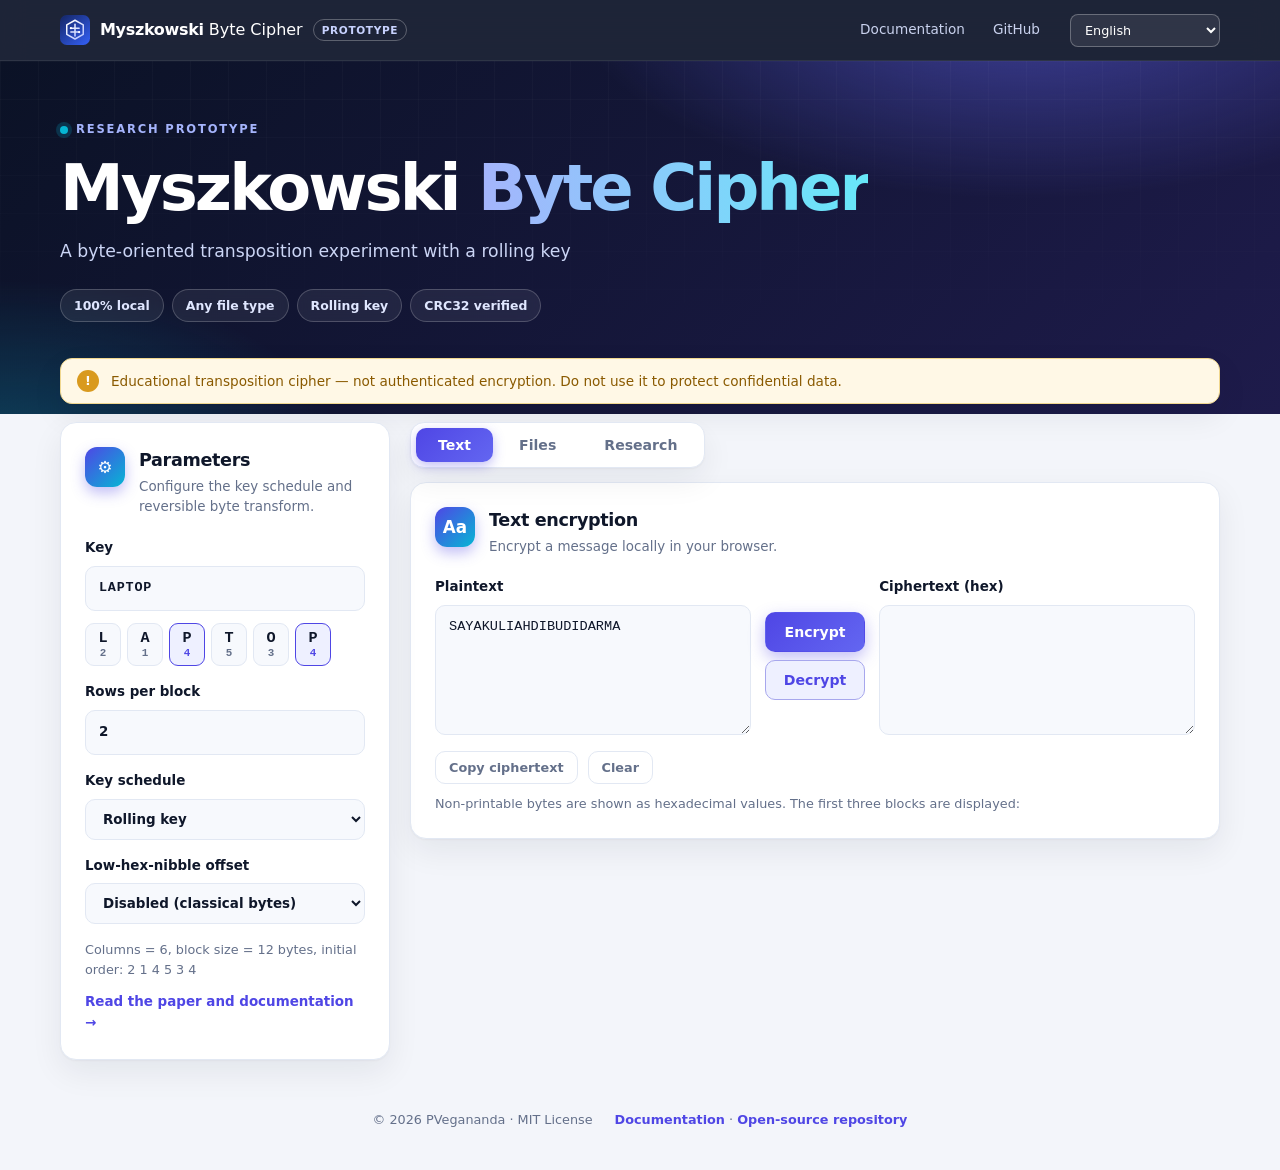
==== commit ad0e5ce3: "Harden privacy and flow: remove IP lookup and external fonts, add CSP headers, sync decrypt UI with " ====
--- a/index.html
+++ b/index.html
@@ -12,9 +12,6 @@
   <meta property="og:description" content="Byte-oriented Myszkowski transposition with a rolling key. 100% local processing.">
   <meta property="og:url" content="https://myszkowski-byte-cipher.pages.dev/">
   <link rel="icon" href="assets/myszkowski-byte-cipher.svg" type="image/svg+xml">
-  <link rel="preconnect" href="https://fonts.googleapis.com">
-  <link rel="preconnect" href="https://fonts.gstatic.com" crossorigin>
-  <link href="https://fonts.googleapis.com/css2?family=Inter:wght@400;500;600;700;800&family=JetBrains+Mono:wght@400;500;600&display=swap" rel="stylesheet">
   <link rel="stylesheet" href="css/style.css">
 </head>
 <body>
